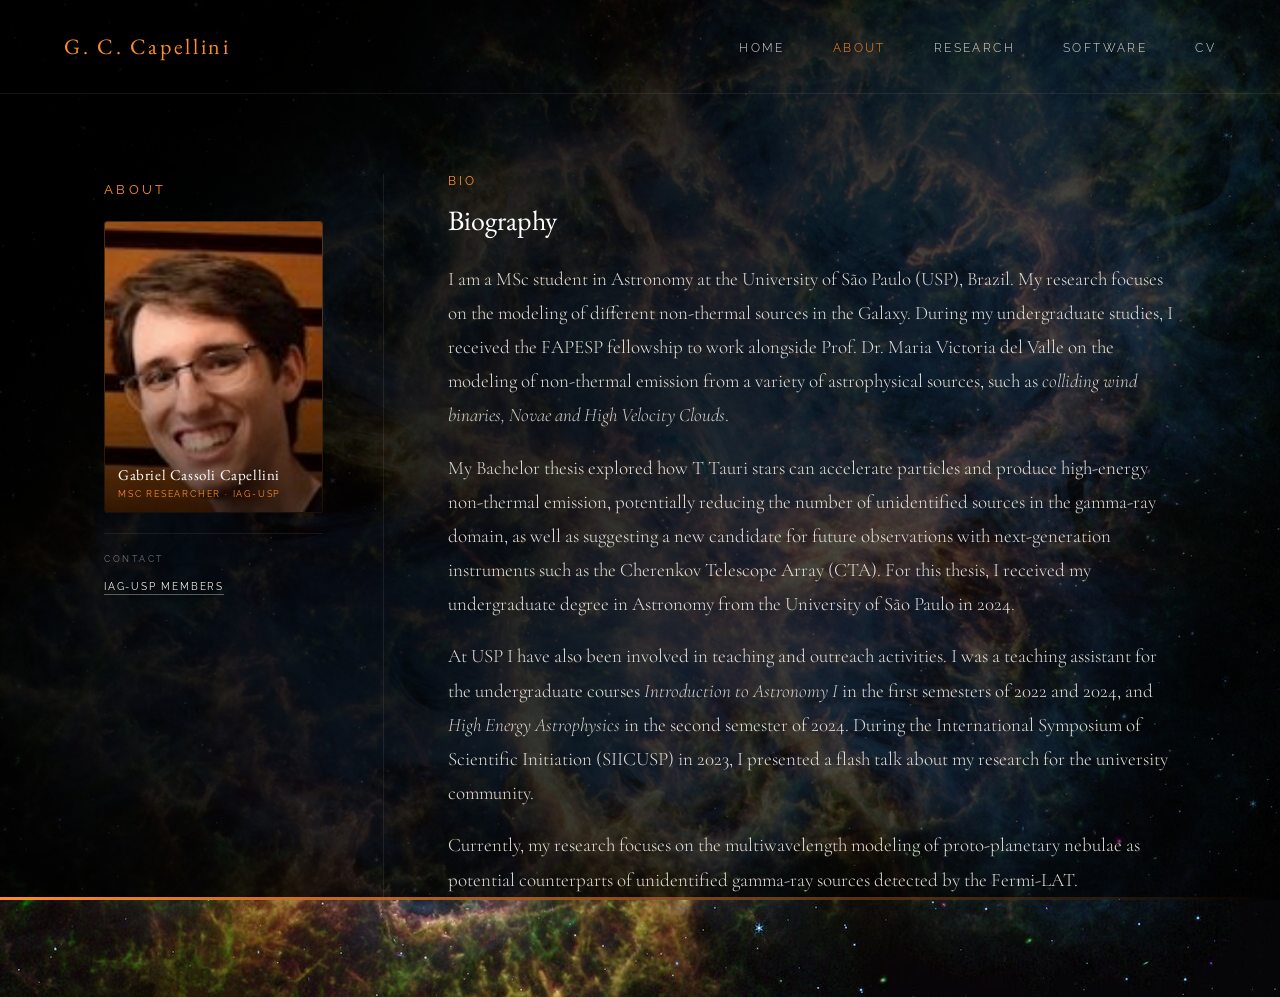
==== about.html @ 80d1f669 "Add website files" ====
<!DOCTYPE html>
<html lang="en">
<head>
    <meta charset="UTF-8">
    <meta name="viewport" content="width=device-width, initial-scale=1.0">
    <title>About — G. C. Capellini</title>
<style>
  @import url('https://fonts.googleapis.com/css2?family=EB+Garamond:ital,wght@0,400;0,500;1,400&family=Cormorant+Garamond:ital,wght@0,300;0,400;1,300&family=Raleway:wght@300;400&display=swap');

  *, *::before, *::after { margin:0; padding:0; box-sizing:border-box; }

  body {
    min-height: 100vh;
    background: url("1.jpg") center/cover no-repeat fixed;
    font-family: 'EB Garamond', Georgia, serif;
    color: #f5f0e8;
  }
  body::before {
    content: "";
    position: fixed;
    inset: 0;
    background: linear-gradient(
      115deg,
      rgba(0,0,0,0.93) 0%,
      rgba(0,0,0,0.82) 45%,
      rgba(0,0,0,0.55) 100%
    );
    z-index: 0;
  }

  .site-wrapper { position: relative; z-index: 1; min-height: 100vh; }

  nav {
    display: flex;
    align-items: center;
    justify-content: space-between;
    padding: 32px 64px;
    border-bottom: 1px solid rgba(255,255,255,0.08);
  }
  .logo {
    font-family: 'EB Garamond', serif;
    font-size: 22px;
    font-weight: 400;
    letter-spacing: 0.12em;
    color: #ff8c2a;
    text-decoration: none;
  }
  .nav-links { display: flex; gap: 48px; list-style: none; }
  .nav-links a {
    font-family: 'Raleway', sans-serif;
    font-size: 12px;
    font-weight: 300;
    letter-spacing: 0.2em;
    text-transform: uppercase;
    color: rgba(245,240,232,0.90);
    text-decoration: none;
    transition: color 0.3s;
  }
  .nav-links a:hover, .nav-links a.active { color: #ff8c2a; }

  .page-content {
    display: grid;
    grid-template-columns: 280px 1fr;
    gap: 0;
    max-width: 1200px;
    margin: 0 auto;
    padding: 80px 64px 100px;
    opacity: 0;
    animation: fadeUp 1s ease forwards 0.2s;
  }

  .sidebar {
    padding-right: 60px;
    border-right: 1px solid rgba(255,255,255,0.08);
    padding-top: 8px;
  }
  .page-label {
    font-family: 'Raleway', sans-serif;
    font-size: 13px;
    font-weight: 400;
    letter-spacing: 0.25em;
    text-transform: uppercase;
    color: #ff8c2a;
    margin-bottom: 24px;
    display: block;
  }

  .photo-wrap {
    position: relative;
    margin-top: 8px;
  }
  .photo-wrap img {
    width: 100%;
    aspect-ratio: 3 / 4;
    object-fit: cover;
    object-position: center top;
    border-radius: 3px;
    display: block;
    filter: grayscale(15%) contrast(1.05);
    border: 1px solid rgba(255,140,42,0.30);
  }
  .photo-wrap::after {
    content: "";
    position: absolute;
    inset: 0;
    border-radius: 3px;
    background: linear-gradient(to top, rgba(0,0,0,0.65) 0%, transparent 55%);
    pointer-events: none;
  }
  .photo-caption {
    position: absolute;
    bottom: 0; left: 0; right: 0;
    padding: 16px 14px 14px;
    z-index: 1;
  }
  .photo-name {
    font-family: 'EB Garamond', serif;
    font-size: 15px;
    font-weight: 400;
    color: #fff;
    letter-spacing: 0.04em;
    display: block;
  }
  .photo-role {
    font-family: 'Raleway', sans-serif;
    font-size: 9px;
    letter-spacing: 0.2em;
    text-transform: uppercase;
    color: #ff8c2a;
    margin-top: 5px;
    display: block;
  }

  /* ── Contact block ── */
  .sidebar-contact {
    margin-top: 20px;
    padding-top: 20px;
    border-top: 1px solid rgba(255,255,255,0.08);
  }
  .sidebar-contact-label {
    font-family: 'Raleway', sans-serif;
    font-size: 9px;
    letter-spacing: 0.3em;
    text-transform: uppercase;
    color: rgba(245,240,232,0.45);
    margin-bottom: 10px;
    display: block;
  }
  .sidebar-contact a {
    font-family: 'Raleway', sans-serif;
    font-size: 10px;
    font-weight: 400;
    letter-spacing: 0.18em;
    text-transform: uppercase;
    color: #f5f0e8;
    text-decoration: none;
    border-bottom: 1px solid rgba(245,240,232,0.35);
    padding-bottom: 2px;
    transition: color 0.3s, border-color 0.3s;
  }
  .sidebar-contact a:hover { color: #ff8c2a; border-color: #ff8c2a; }

  .main-content { padding-left: 64px; }

  .section-eyebrow {
    font-family: 'Raleway', sans-serif;
    font-size: 12px;
    font-weight: 400;
    letter-spacing: 0.25em;
    text-transform: uppercase;
    color: #ff8c2a;
    margin-bottom: 16px;
    display: block;
  }
  .section-title {
    font-family: 'EB Garamond', serif;
    font-size: 28px;
    font-weight: 400;
    color: #fff;
    margin-bottom: 24px;
    line-height: 1.2;
  }
  .section-body {
    font-family: 'Cormorant Garamond', serif;
    font-size: 19px;
    font-weight: 300;
    line-height: 1.80;
    color: rgba(245,240,232,0.92);
  }
  .section-body p { margin-bottom: 18px; }
  .section-body p:last-child { margin-bottom: 0; }
  .section-body strong { font-weight: 500; color: #fff; }
  .section-body em { font-style: italic; color: rgba(245,240,232,0.85); }

  .bottom-bar {
    position: fixed;
    bottom: 0; left: 0; right: 0;
    height: 3px;
    background: linear-gradient(90deg, #ff8c2a 0%, transparent 100%);
    z-index: 10;
  }

  @keyframes fadeUp {
    from { opacity: 0; transform: translateY(20px); }
    to   { opacity: 1; transform: translateY(0); }
  }
</style>
</head>
<body>
<div class="site-wrapper">

  <nav>
    <a class="logo" href="index.html">G. C. Capellini</a>
    <ul class="nav-links">
      <li><a href="index.html">Home</a></li>
      <li><a href="about.html" class="active">About</a></li>
      <li><a href="research.html">Research</a></li>
      <li><a href="software.html">Software</a></li>
      <li><a href="cv.html">CV</a></li>
    </ul>
  </nav>

  <div class="page-content">

    <aside class="sidebar">
      <span class="page-label">About</span>
      <div class="photo-wrap">
        <img src="foto.jpg" alt="Gabriel Cassoli Capellini">
        <div class="photo-caption">
          <span class="photo-name">Gabriel Cassoli Capellini</span>
          <span class="photo-role">MSc Researcher · IAG-USP</span>
        </div>
      </div>
      <div class="sidebar-contact">
        <span class="sidebar-contact-label">Contact</span>
        <a href="https://www.iag.usp.br/astronomia/membros/mestrandos" target="_blank">IAG-USP Members</a>
      </div>
    </aside>

    <main class="main-content">
      <div id="bio">
        <span class="section-eyebrow">Bio</span>
        <h2 class="section-title">Biography</h2>
        <div class="section-body">
          <p>
            I am a MSc student in Astronomy at the University of São Paulo (USP), Brazil. My research focuses on the
            modeling of different non-thermal sources in the Galaxy. During my undergraduate studies, I received the
            FAPESP fellowship to work alongside Prof. Dr. Maria Victoria del Valle on the modeling of non-thermal
            emission from a variety of astrophysical sources, such as <em>colliding wind binaries, Novae and High Velocity Clouds</em>.
          </p>
          <p>
            My Bachelor thesis explored how T Tauri stars can accelerate particles and produce high-energy non-thermal
            emission, potentially reducing the number of unidentified sources in the gamma-ray domain, as well as
            suggesting a new candidate for future observations with next-generation instruments such as the
            Cherenkov Telescope Array (CTA). For this thesis, I received my undergraduate degree in Astronomy from the
            University of São Paulo in 2024.
          </p>
          <p>
            At USP I have also been involved in teaching and outreach activities. I was a teaching assistant for the
            undergraduate courses <em>Introduction to Astronomy I</em> in the first semesters of 2022 and 2024, and
            <em>High Energy Astrophysics</em> in the second semester of 2024. During the International Symposium of
            Scientific Initiation (SIICUSP) in 2023, I presented a flash talk about my research for the university community.
          </p>
          <p>
            Currently, my research focuses on the multiwavelength modeling of proto-planetary nebulae
            as potential counterparts of unidentified gamma-ray sources detected by the Fermi-LAT.
          </p>
        </div>
      </div>
    </main>

  </div>
</div>
<div class="bottom-bar"></div>
</body>
</html>
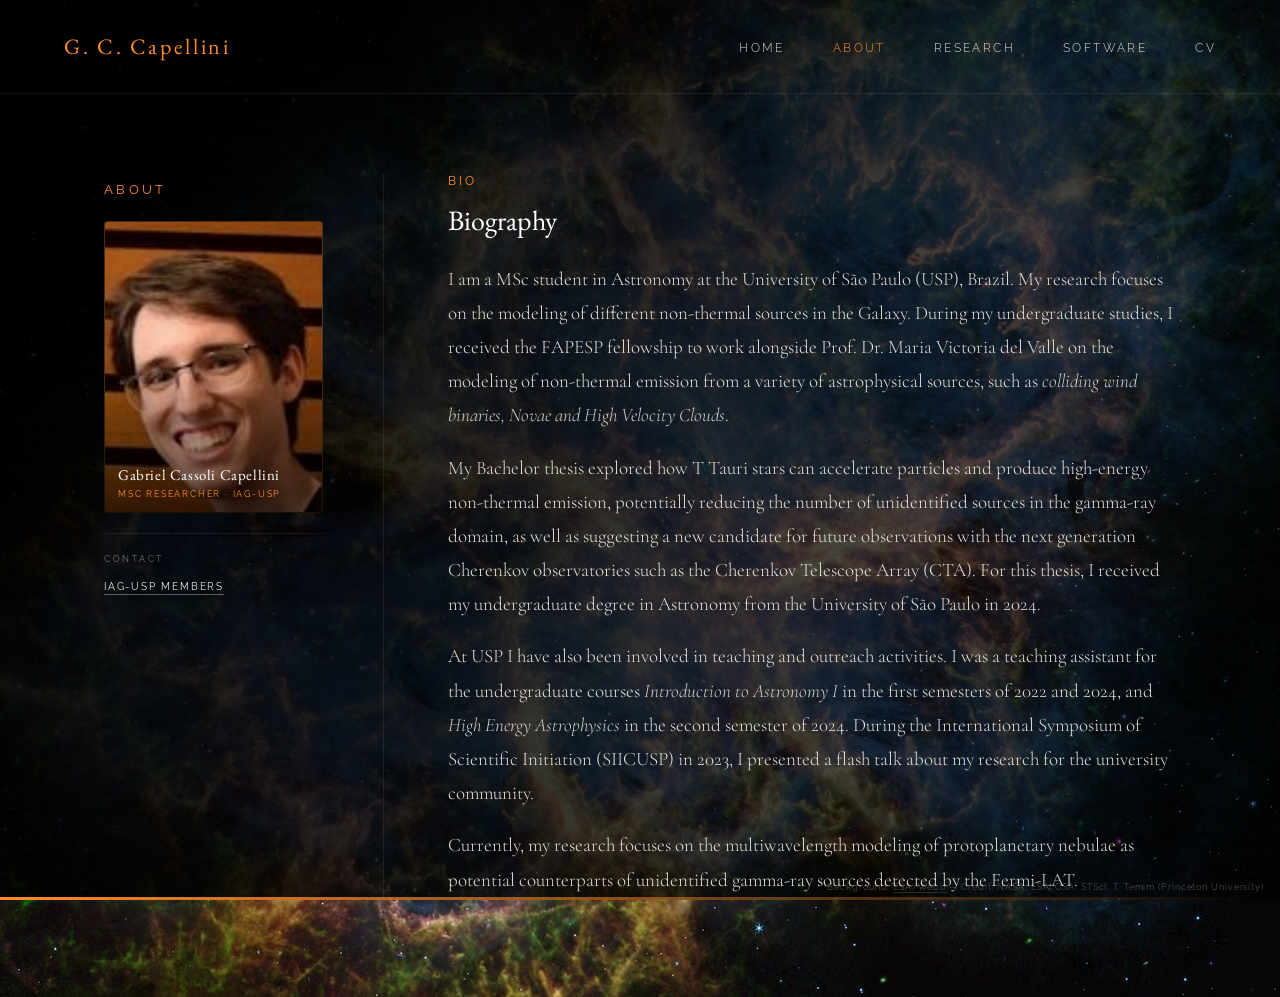
==== commit 4ce346c7: "Add NotebookSEDEn.ipynb and update files" ====
--- a/about.html
+++ b/about.html
@@ -8,7 +8,23 @@
   @import url('https://fonts.googleapis.com/css2?family=EB+Garamond:ital,wght@0,400;0,500;1,400&family=Cormorant+Garamond:ital,wght@0,300;0,400;1,300&family=Raleway:wght@300;400&display=swap');
 
   *, *::before, *::after { margin:0; padding:0; box-sizing:border-box; }
-
+.img-credit {
+  position: fixed;
+  bottom: 8px;
+  right: 16px;
+  font-family: 'Raleway', sans-serif;
+  font-size: 9px;
+  letter-spacing: 0.1em;
+  color: rgba(245,240,232,0.30);
+  z-index: 5;
+}
+.img-credit a {
+  color: rgba(245,240,232,0.30);
+  text-decoration: none;
+  border-bottom: 1px solid rgba(245,240,232,0.15);
+  transition: color 0.3s;
+}
+.img-credit a:hover { color: #ff8c2a; }
   body {
     min-height: 100vh;
     background: url("1.jpg") center/cover no-repeat fixed;
@@ -251,7 +267,7 @@
           <p>
             My Bachelor thesis explored how T Tauri stars can accelerate particles and produce high-energy non-thermal
             emission, potentially reducing the number of unidentified sources in the gamma-ray domain, as well as
-            suggesting a new candidate for future observations with next-generation instruments such as the
+            suggesting a new candidate for future observations with the next generation Cherenkov observatories such as the
             Cherenkov Telescope Array (CTA). For this thesis, I received my undergraduate degree in Astronomy from the
             University of São Paulo in 2024.
           </p>
@@ -262,7 +278,7 @@
             Scientific Initiation (SIICUSP) in 2023, I presented a flash talk about my research for the university community.
           </p>
           <p>
-            Currently, my research focuses on the multiwavelength modeling of proto-planetary nebulae
+            Currently, my research focuses on the multiwavelength modeling of protoplanetary nebulae
             as potential counterparts of unidentified gamma-ray sources detected by the Fermi-LAT.
           </p>
         </div>
@@ -272,5 +288,10 @@
   </div>
 </div>
 <div class="bottom-bar"></div>
+
+<footer class="img-credit">
+  Background: <a href="https://esawebb.org/images/weic2417a/" target="_blank">ESA/Webb</a>
+  — Credit: NASA, ESA, CSA, STScI, T. Temim (Princeton University)
+</footer>
 </body>
 </html>
